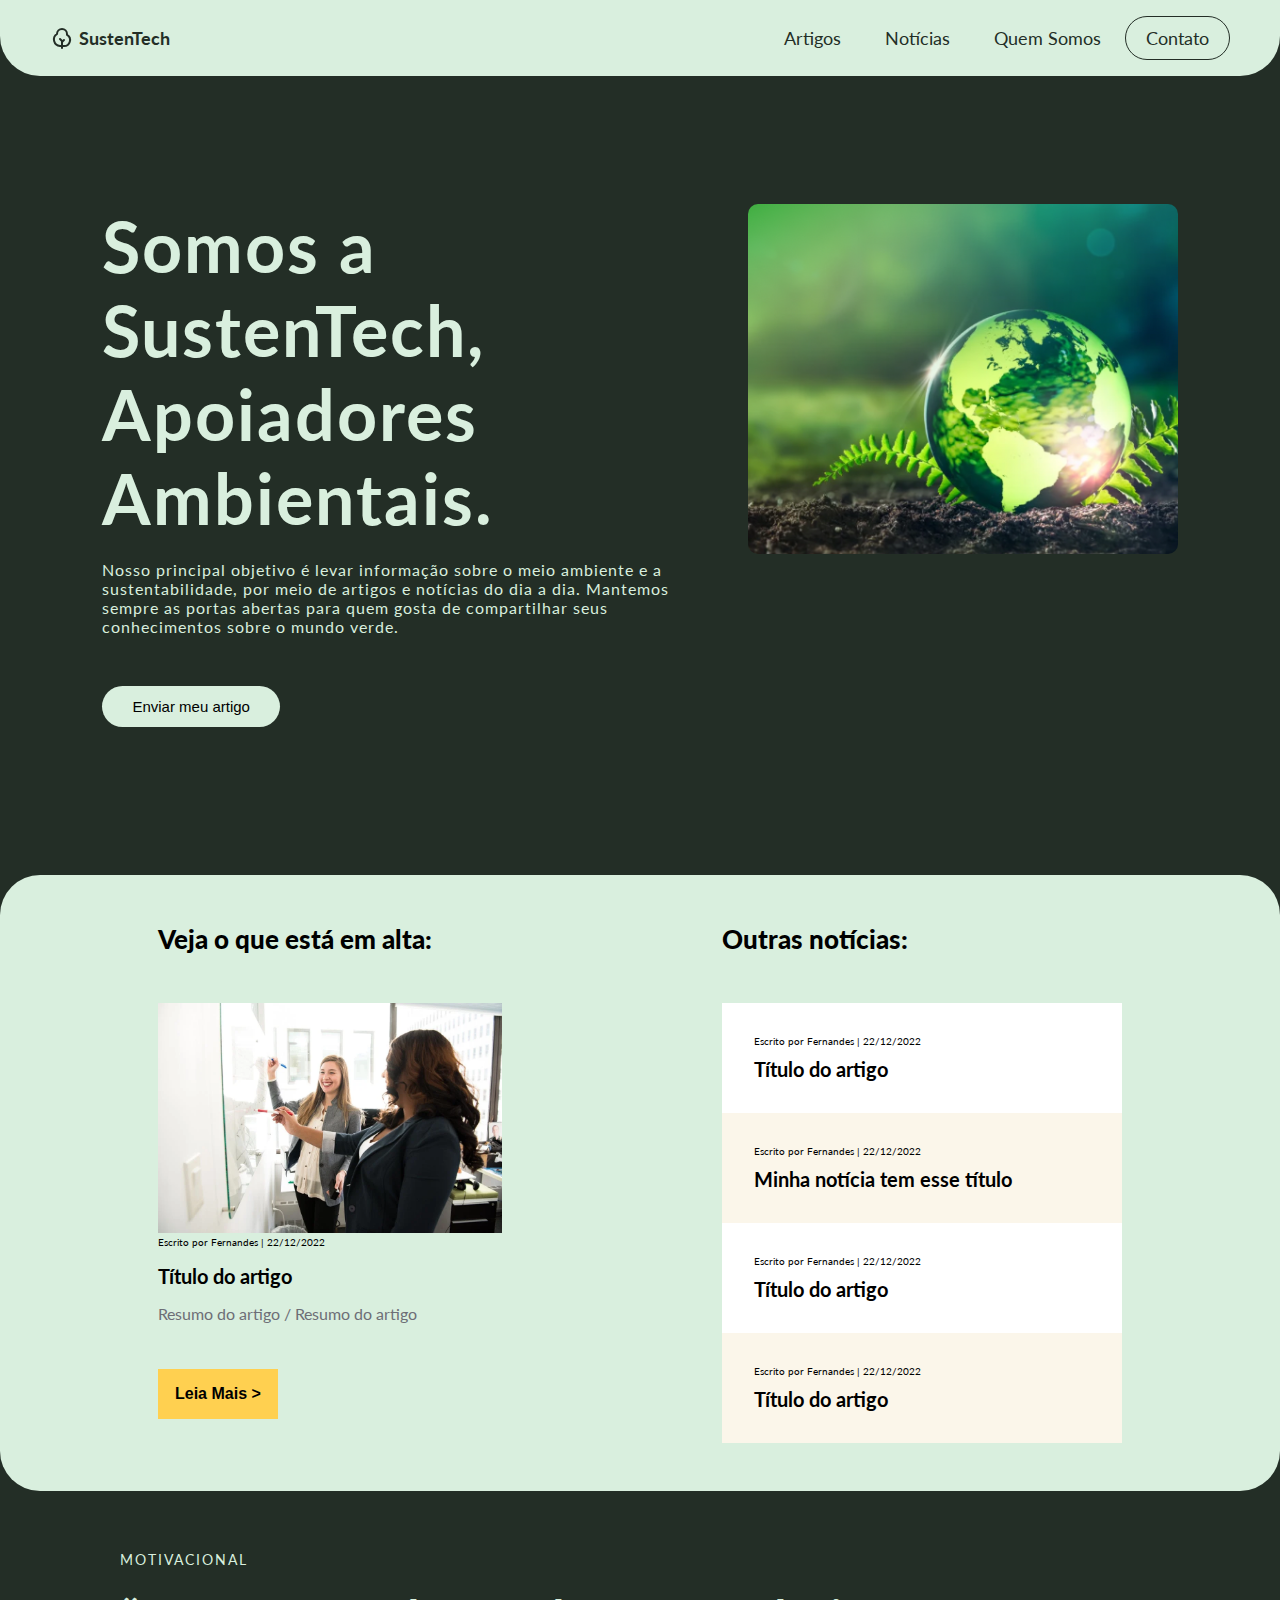
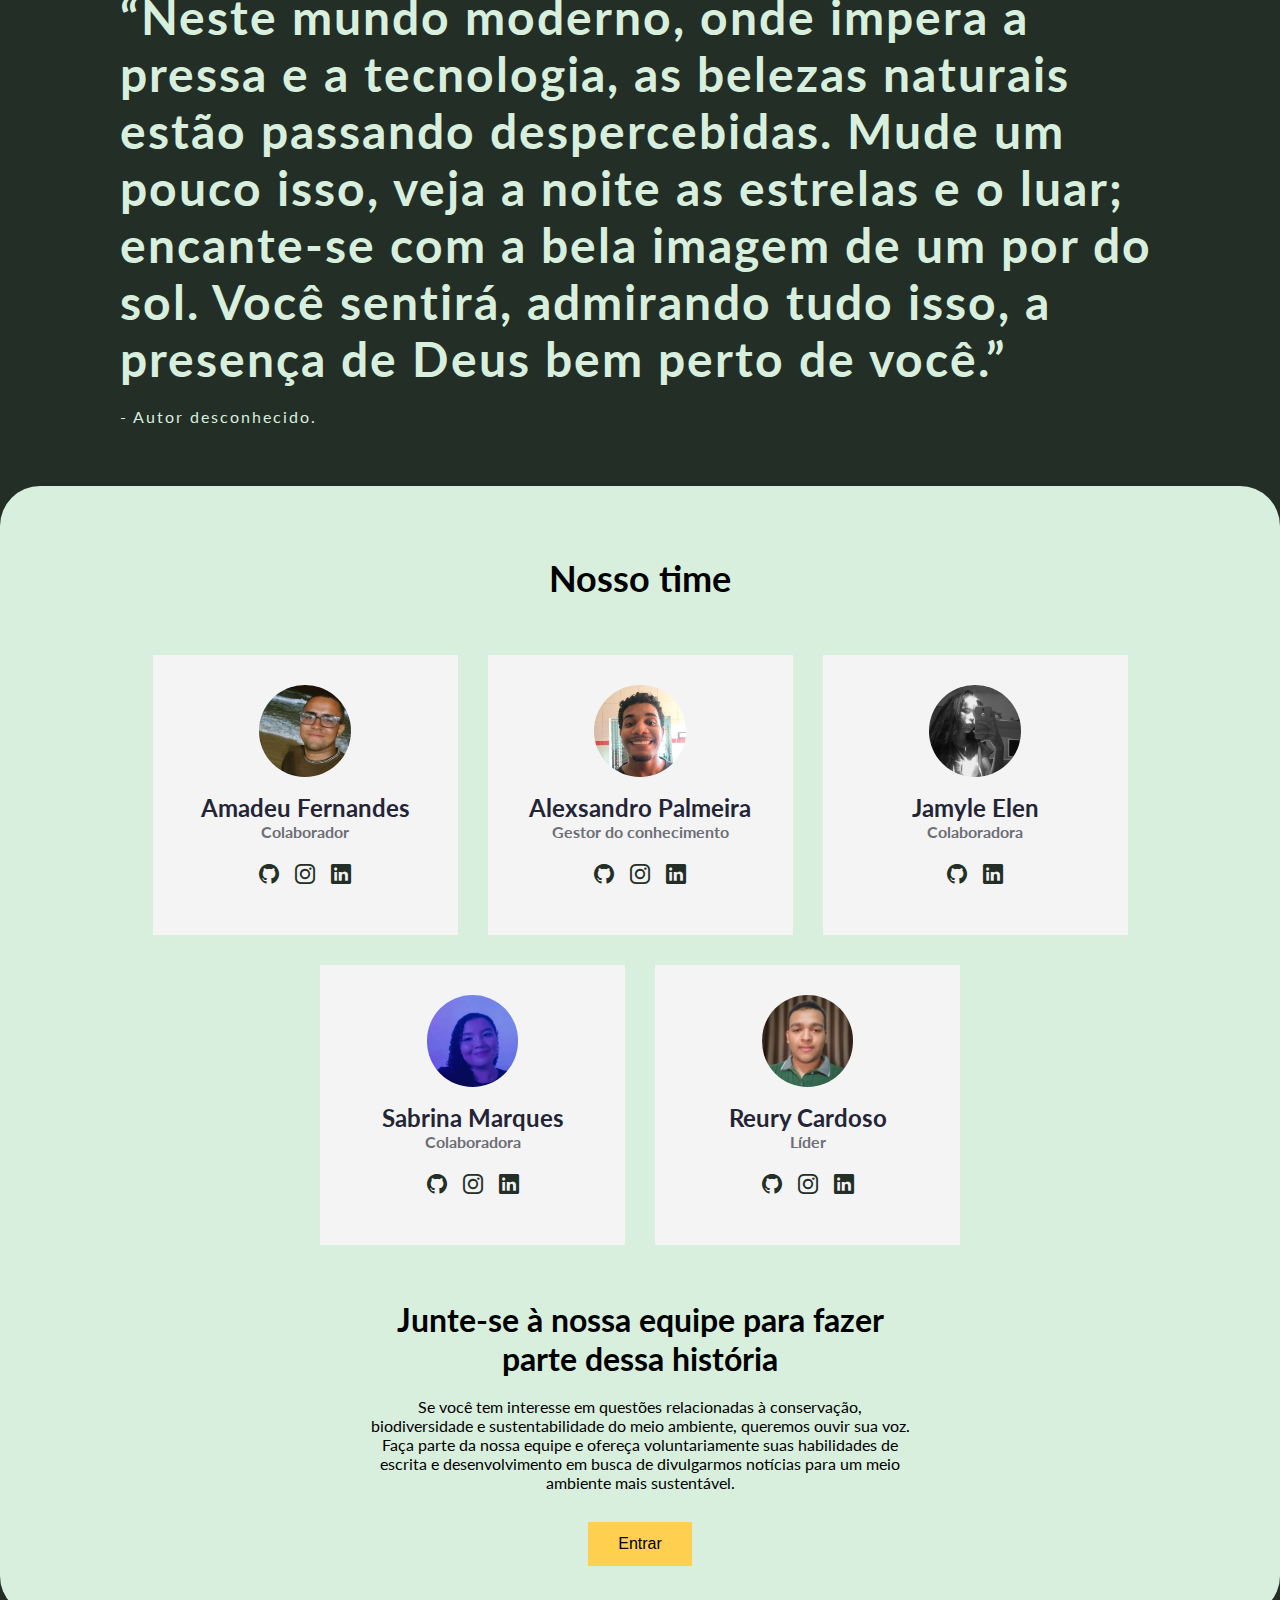
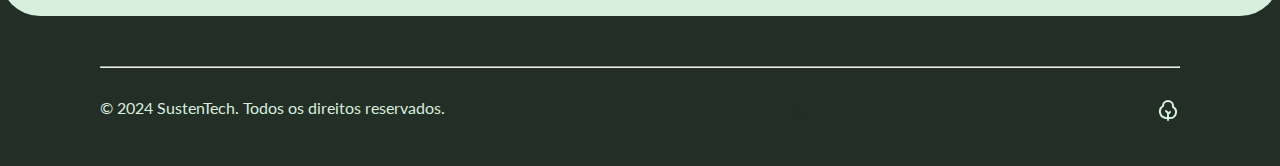
==== index.html @ 84782ed7 "Estilizando links entre as páginas" ====
<!DOCTYPE html>
<html lang="pt-BR">
<head>
    <meta charset="UTF-8">
    <meta name="viewport" content="width=device-width, initial-scale=1.0">
    <title>SustenTech</title>
    <link rel="stylesheet" href="page/home/style.css">
    <link href="https://fonts.googleapis.com/css2?family=Lato:ital,wght@0,100;0,300;0,400;0,700;0,900;1,100;1,300;1,400;1,700;1,900&display=swap" rel="stylesheet">
    <link rel="stylesheet" href="https://cdn.jsdelivr.net/npm/bootstrap-icons@1.11.2/font/bootstrap-icons.min.css">
</head>
<body>
    <header id="menuNavbar">
        <nav>
            <div class="logo">
                <img src="icon.svg" alt="Icon logo">
                <h1 class="logo-title">SustenTech</h1>
            </div>
            <ul class="menu">
                <li><a  class="itensNav" href="page\articles\articles.html">Artigos</a></li>
                <li><a  class="itensNav" href="https://noticias.uol.com.br/ciencias-e-saude/meio-ambiente/" target="_blank">Notícias</a></li>
                <li><a  class="itensNav" href="page/about/whoWeAre.html">Quem Somos</a></li>
                <li id="contact"><a  class="itensNav" href="https://linktr.ee/sustentechnews" target="_blank">Contato</a></li>
            </ul>
        </nav>
    </header>

    <main id="firstPage">
        <section id="presentation">
            <div id="about">
                <h1 class="nameSite">Somos a SustenTech, Apoiadores Ambientais.</h1>
                <h3 class="textPresentation">Nosso principal objetivo é levar informação sobre o meio ambiente e a sustentabilidade, por meio de artigos e notícias do dia a dia. Mantemos sempre as portas abertas para quem gosta de compartilhar seus conhecimentos sobre o mundo verde.</h3>
                <a href="" target="_blank" id="buttao"><button id="enterContact">Enviar meu artigo</button></a>
            </div>
            <div>
                <img src="page/home/assets/imagemmeioambiente.png" id="imgPresentation">
            </div>
        </section>

        <section id="news">
            <div id="trending">
                <h2 id="textNews"><b>Veja o que está em alta:</b></h2>
                <article class="article">
                    <img src="page/home/assets/image.png" alt="">
                    <div class="content">
                        <span class="authorName">Escrito por Fernandes | 22/12/2022</span>
                        <h1 class="articleTitle">Título do artigo</h1>
                        <p class="articleParagraph">Resumo do artigo / Resumo do artigo</p>
                        <button id="buttonPress">Leia Mais ></button>
                    </div>
                </article>
            </div>

            <div id="otherNews">
                <h2 id="textNews"><b>Outras notícias:</b></h2>
                <div class="cardNews">
                    <span class="authorName">Escrito por Fernandes | 22/12/2022</span>
                    <h1 class="articleTitle">Título do artigo</h1>
                </div>
                <div class="cardNewsColor">
                    <span class="authorName">Escrito por Fernandes | 22/12/2022</span>
                    <h1 class="articleTitle">Minha notícia tem esse título</h1>
                </div>
                <div class="cardNews">
                    <span class="authorName">Escrito por Fernandes | 22/12/2022</span>
                    <h1 class="articleTitle">Título do artigo</h1>
                </div>
                <div class="cardNewsColor">
                    <span class="authorName">Escrito por Fernandes | 22/12/2022</span>
                    <h1 class="articleTitle">Título do artigo</h1>
                </div>
            </div>
        </section>

        <section id="motivational">
            <div id="textMotivational">
                <span class="authorPhrase">MOTIVACIONAL</span>
                <h1 id="textAuthor">“Neste mundo moderno, onde impera a pressa e a tecnologia, as belezas naturais estão passando despercebidas. Mude um pouco isso, veja a noite as estrelas e o luar; encante-se com a bela imagem de um por do sol. Você sentirá, admirando tudo isso, a presença de Deus bem perto de você.” </h1>
                <p>- Autor desconhecido.</p>
            </div>
        </section>

        <section id="enterTeam">
                <h1 class="title">Nosso time</h1>
            <div class="ourTeam">
                <div class="personalCard">
                    <div class="personalPhoto">
                        <img class="image" src="/page/home/assets/perfilAmadeu.jpeg">
                    </div>
                    <div class="personalName">
                        <p><b>Amadeu Fernandes</b></p>
                        <h6>Colaborador</h6>
                    </div>
                    <div class="socialMedia">
                        <a href="https://github.com/Amadeudev" target="_blank"><i class="bi bi-github"></i></a>
                        <a href="https://www.instagram.com/fernandes.a_designer?igshid=OGQ5ZDc2ODk2ZA==" target="_blank"><i class="bi bi-instagram"></i></a>
                        <a href="https://www.linkedin.com/in/amadeu-f-684340231?utm_source=share&utm_campaign=shre_via&utm_content=profile&utm_medium=android_app" target="_blank"><i class="bi bi-linkedin"></i></a>
                    </div><!--Redes-sociais-->
                </div>

                <div class="personalCard">
                    <div class="personalPhoto">
                        <img class="image" src="/page/home/assets/perfilAlex.jpeg">
                    </div>
                    <div class="personalName">
                        <p><b>Alexsandro Palmeira</b></p>
                        <h6>Gestor do conhecimento</h6>
                    </div>
                    <div class="socialMedia">
                        <a href="https://github.com/Alexpsf" target="_blank"><i class="bi bi-github"></i></a>
                        <a href="https://www.instagram.com/aleczisses?igsh=MTk2cjNvcGJzYXQ5YQ==" target="_blank"><i class="bi bi-instagram"></i></a>
                        <a href="https://www.linkedin.com/in/alexsandro-filho-189089264?utm_source=share&utm_campaign=share_via&utm_content=profile&utm_medium=android_app
                        " target="_blank"><i class="bi bi-linkedin"></i></a>
                    </div><!--Redes-sociais-->
                </div>

                <div class="personalCard">
                    <div class="personalPhoto">
                        <img class="image" src="/page/home/assets/perfilJamyle.jpeg">
                    </div>
                    <div class="personalName">
                        <p><b>Jamyle Elen</b></p>
                        <h6>Colaboradora</h6>
                    </div>
                    <div class="socialMedia">
                        <a href="https://github.com/Jamyle-Elen" target="_blank"><i class="bi bi-github"></i></a>
                        <a href="https://www.linkedin.com/in/jamyle-elen/" target="_blank"><i class="bi bi-linkedin"></i></a>
                    </div><!--Redes-sociais-->
                </div>

                <div class="personalCard">
                    <div class="personalPhotos">
                        <img class="image" src="/page/home/assets/perfilSabrina.jpeg">
                    </div>
                    <div class="personalName">
                        <p><b>Sabrina Marques</b></p>
                        <h6>Colaboradora</h6>
                    </div>
                    <div class="socialMedia">
                        <a href="https://github.com/Sabrina-Marks" target="_blank"><i class="bi bi-github"></i></a>
                        <a href="https://www.instagram.com/_brina_mark?igsh=MTNlYTB1c2c2YW1scQ==" target="_blank"><i class="bi bi-instagram"></i></a>
                        <a href="https://www.linkedin.com/in/sabrina-marques-268b292b5?utm_source=share&utm_campaign=share_via&utm_content=profile&utm_medium=android_app" target="_blank"><i class="bi bi-linkedin"></i></a>
                    </div><!--Redes-sociais-->
                </div>

                <div class="personalCard">
                    <div class="personalPhoto">
                        <img class="image" src="/page/home/assets/perfilReury.jpeg">
                    </div>
                    <div class="personalName">
                        <p><b>Reury Cardoso</b></p>
                        <h6>Líder</h6>
                    </div>
                    <div class="socialMedia">
                        <a href="https://github.com/reury-cardoso" target="_blank"><i class="bi bi-github"></i></a>
                        <a href="https://www.instagram.com/reury.cardoso/" target="_blank"><i class="bi bi-instagram"></i></a>
                        <a href="https://www.linkedin.com/in/reurylima" target="_blank"><i class="bi bi-linkedin"></i></a>
                    </div><!--Redes-sociais-->
                </div>
            </div>

            <div id="informationTeam">
                <h1 class="finally">Junte-se à nossa equipe para fazer parte dessa história</h1><br>
                <div class="finally">
                    <p class="finally">Se você tem interesse em questões relacionadas à conservação, biodiversidade e sustentabilidade do meio ambiente, queremos ouvir sua voz. Faça parte da nossa equipe e ofereça voluntariamente suas habilidades de escrita e desenvolvimento em busca de divulgarmos notícias para um meio ambiente mais sustentável.</p>
                </div>
            </div>
            <div class="buttonContainer">
                <button>Entrar</button>
            </div>
        </section>

        <section>

        </section>
    </main>

    <footer>
        <div class="footer-info">
            <hr></hr>
            <div class="footer-text">
                <p class="copyright">© 2024 SustenTech. Todos os direitos reservados.</p>
                <img src="icon.svg" alt="Icon logo">
                <svg xmlns="http://www.w3.org/2000/svg" width="24" height="24" viewBox="0 0 24 24" fill="none" stroke="#D9EFDE" stroke-width="2" stroke-linecap="round" stroke-linejoin="round" class="lucide lucide-shrub"><path d="M12 22v-7l-2-2"/><path d="M17 8v.8A6 6 0 0 1 13.8 20v0H10v0A6.5 6.5 0 0 1 7 8h0a5 5 0 0 1 10 0Z"/><path d="m14 14-2 2"/></svg>
            </div>
        </div>
    </footer>
</body>
</html>
---- page/home/style.css ----
*{
  padding: 0%;
  margin: 0%;
  box-sizing: border-box;
}
/*NAVBAR*/
body{
  font-family: "Lato", sans-serif;
}

nav{
  background-color: #D9EFDE;
  display: flex;
  align-items: center;
  justify-content: space-between;
  padding-left: 50px;
  padding-right: 50px;
  border-bottom-left-radius: 40px;
  border-bottom-right-radius: 40px;
}

#menuNavbar {
    background-color: #232E26;
}

.menu {
  padding: 16px 0;
}

.itensNav {
  font-size: large;
  color: #232E26;
  text-decoration: none;
}

.itensNav:hover {
  color: #FFD050;
  transition: .3s;
}

nav .menu li{
  list-style: none;
  display: inline-block;
  padding: 10px 20px;
  font-size: 16px;
  font-weight: 400;
}

.logo {
  display: flex;
  align-items: center;
  gap: 5px;
}

.logo-title{
  color: #232E26;
  font-size: 18px;}

#contact {
  border: 1px solid #232E26;
  border-radius: 50px;
}
/*FIM DO NAVBAR*/


/*PRIMEIRAPÁGINA*/
#firstPage{
  background-color: #232E26; /* REVISAR ISSO AQUI */
  /* height: 90vh;
  width: 100%; */
  display: flex;
  flex-direction: column;
}

#about {
    display: flex;
    flex-direction: column;
    gap: 20px;
}

#presentation {
  display: flex;
  margin-top: 10%;
  margin-bottom: 10%;
  padding-inline-start: 8%;
  padding-inline-end: 8%;
  color: black;
  font-size: 35px;
  letter-spacing: 2px;
}

#imgPresentation {
  flex-direction:row;
  width: 430px;
  height: 350px;
  object-fit: cover;
  object-position: center;
  border-radius: 10px;
  
}

.nameSite{
  color: #D9EFDE;
}

.textPresentation {
  color: #D9EFDE;
  margin-right: 12%;
  font-size: 16px;
  letter-spacing: 1px;
  font-weight: 400;
}

/*Botão*/
#buttao{
    width: fit-content;
    height: fit-content;
}

#enterContact {
  background-color: #D9EFDE;
  color: black;
  padding: 12px 30px;                               /*RESOLVER*/
  font-size: 15px;
  border-radius: 30px;
  border: none;
}

#enterContact:hover{
  box-shadow: 0px 0px 4px #D9EFDE;
  transition: .3s;
  transform: scale(1.1);
}



/*SEGUNDA PÁGINA*/
#news {
  background-color:#D9EFDE;
  display: flex;
  justify-content: space-around;
  padding: 3rem;
  box-sizing: border-box;
  border-radius: 40px;
}

.article {
  display: inline;
  align-items: center;
  > img {
      height: 230px;
  }
}

.content {
  /*display: flex;*/
  display: flex;
  flex-direction: column;
  gap: 1rem;
}

.authorName{
      font-size: 10px;
}

.articleTitle {
      font-weight: 700;
      font-size: 20px;
}

.articleParagraph {
    font-weight: 400;
    color: #6D6E76;
}

#buttonPress {
    width: 120px;
    border: none;
    padding: 16px;
    background-color: #FFD050;
    font-weight: 700;
    cursor: pointer;
}

#buttonPress:hover {
    background-color: #ffd050d0;
}

#textNews {
    font-size: 26px;
    margin-block-end: 3rem;
}

.cardNews {
    display: flex;
    flex-direction: column;
    gap: 10px;
    background-color: #FFFFFF;
    width: 400px;
    padding: 8%;
}

.cardNewsColor {
    display: flex;
    flex-direction: column;
    gap: 10px;
    background-color: #FBF6EA;
    width: 400px;
    padding: 8%;
}


/*TERCEIRA PÁGINA*/
#motivational {
    color: #D9EFDE;
    background-color: #232E26;
    padding: 60px 120px;
}

#textMotivational{
    letter-spacing: 2px;
    display: flex;
    flex-direction: column;
    gap: 20px;
}

#textAuthor {
  font-size: 48px;
}

.authorPhrase {
    font-size: 14px;
}


/*Faça parte da nossa equipe - última parte*/
#enterTeam {
  background-color: #D9EFDE;
  border-radius: 40px;
  flex:6;
  width: 100%;
  padding: 30px 0px;
}

.title{
    font-size: 36px;
    margin: 40px;
    display: flex;
    justify-content: center;
}

.ourTeam{
    display: flex;
    justify-content: center;
    align-items: center;
    min-height: 400px;
    flex-wrap: wrap;
}

.personalCard{
    background: #F4F4F4;
    height: 280px;
    width: 305px;
    margin: 15px;
    position: relative;
    overflow: hidden;
    text-align:  center;
    display: flex;
    flex-direction: column;
    gap: 13px;
}

.image {
    margin-top: 30px;
    width: 30%;
    border-radius: 50%;
}

.personalName{
    color: #232536;
    font-size: 24px;
}

h6 {
    color: #6D6E76;
}

.socialMedia{
    display: flex;
    justify-content: center;
}

.socialMedia a{
    padding: 8px;
    font-size: 20px;
    color: #232E26;
    text-decoration: none;
}

.socialMedia a:hover{
    transform: scale(1.2);
    transition: .3s;
}


/*INFORMAÇÕES*/
#informationTeam{
  margin: 40px 370px 0 370px;
  display: flex;
  flex-direction: column;
  justify-content: center;
  text-align: center;
}

.finally{
  display: flex;
  justify-content: center;
}

button{
  background-color: #FFD050; 
  border: none;
  color: black; 
  padding: 13px 30px; 
  text-align: center; 
  font-size: 16px;
  cursor: pointer;
  margin-top: 30px; 
  margin-block-end: 20px;
}

.buttonContainer{
  display: flex;
  justify-content: center;
  align-items: center;
}

button:hover {
    background-color: #ffd050d0;
}


/*FOOTER*/
/* Rodapé principal da pagina*/
footer {
    height: 150px;
    background-color: #232E26;
    padding: 50px 100px;
}

.footer-info {
    display: flex;
    flex-direction: column;
    gap: 30px;
    color: #D9EFDE;

    > hr {
        color: #F2F4F8;
    }
}

.footer-text {
    display: flex;
    justify-content: space-between;
    gap: 30px;
}
/* Rodapé principal da pagina* - FIM/
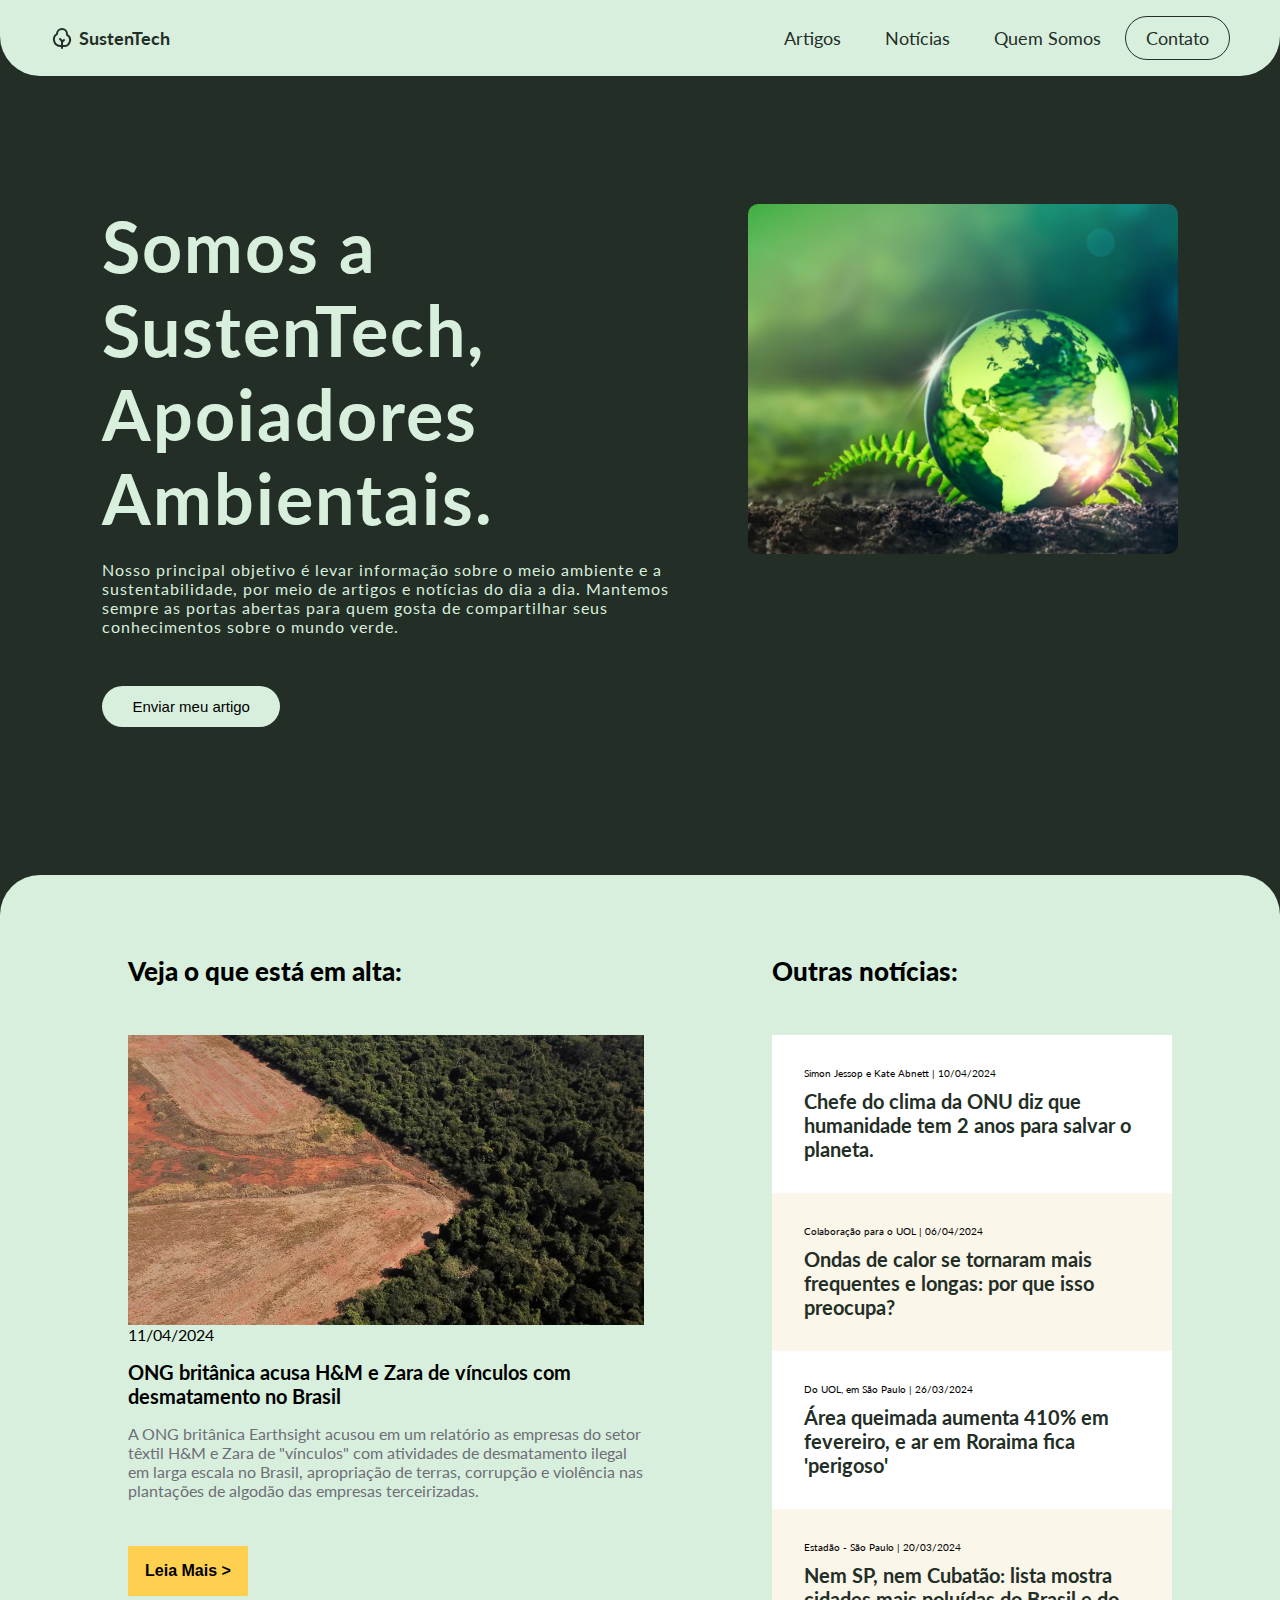
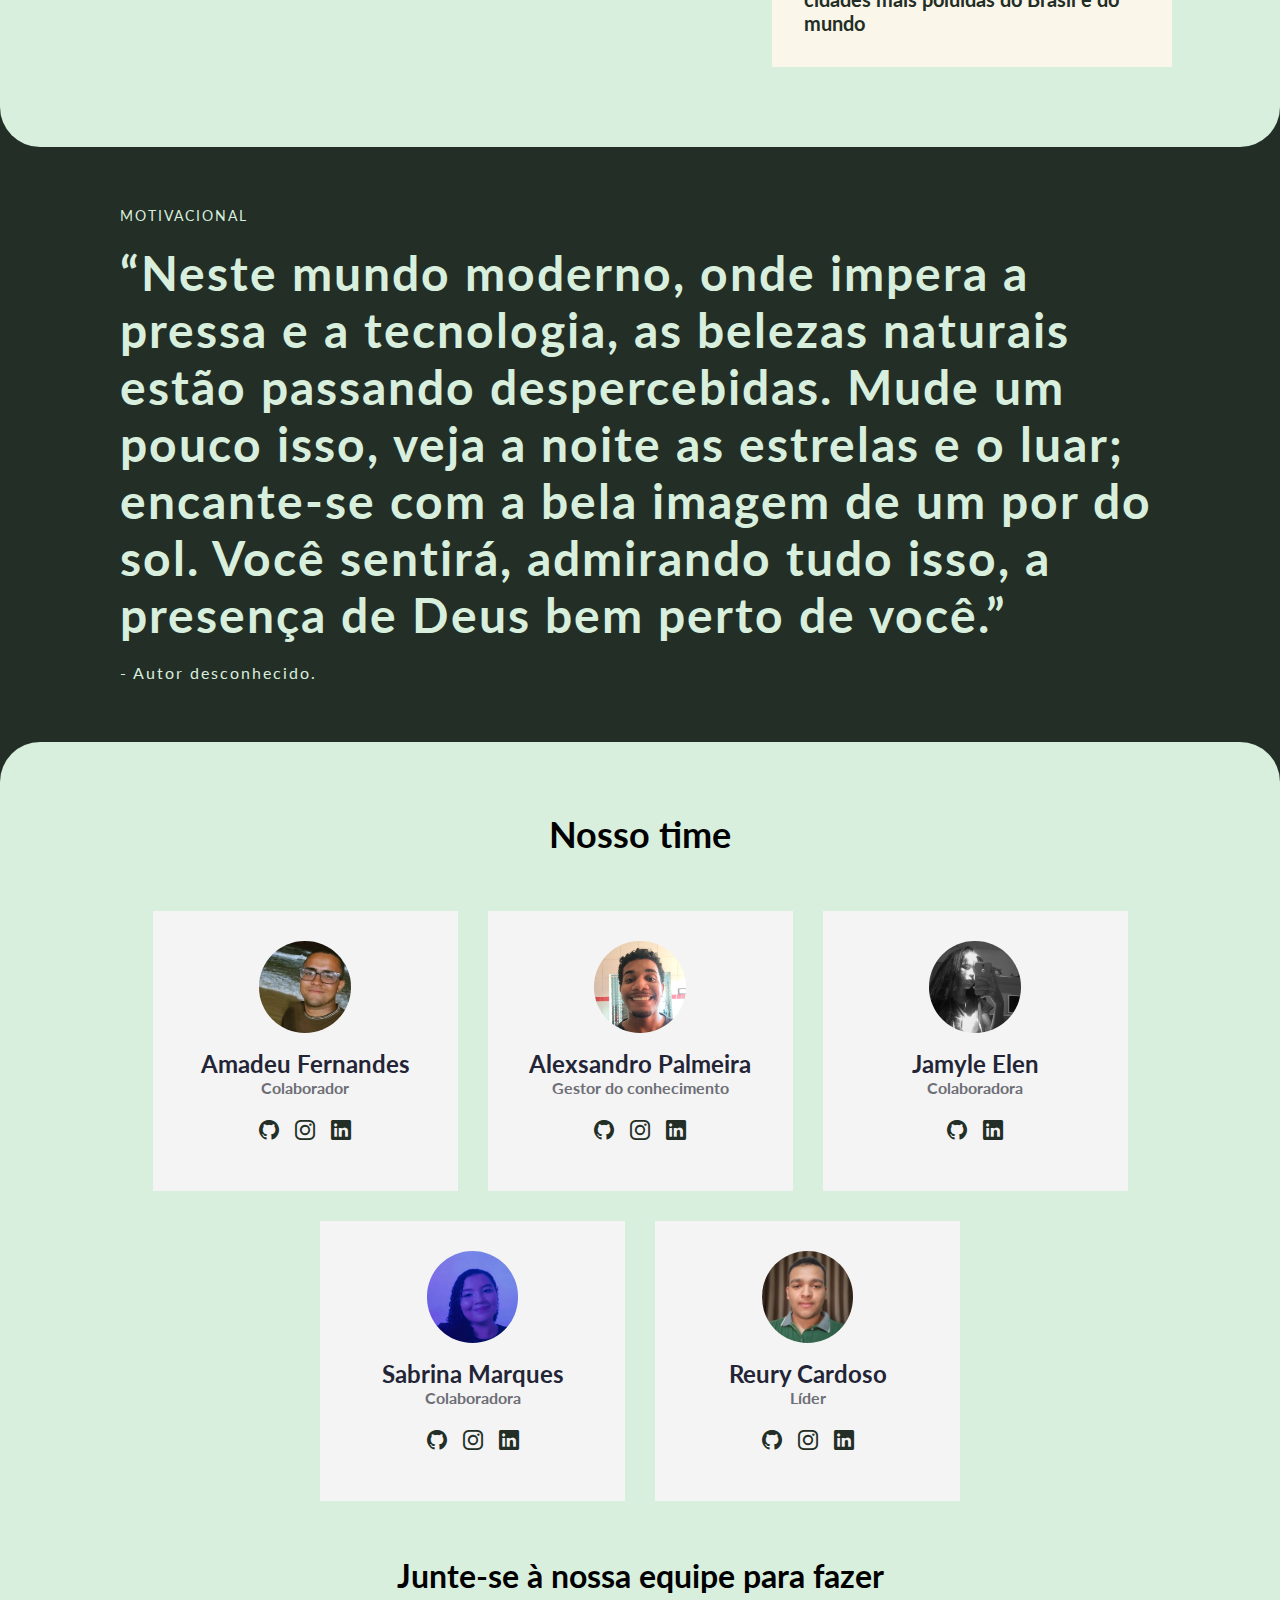
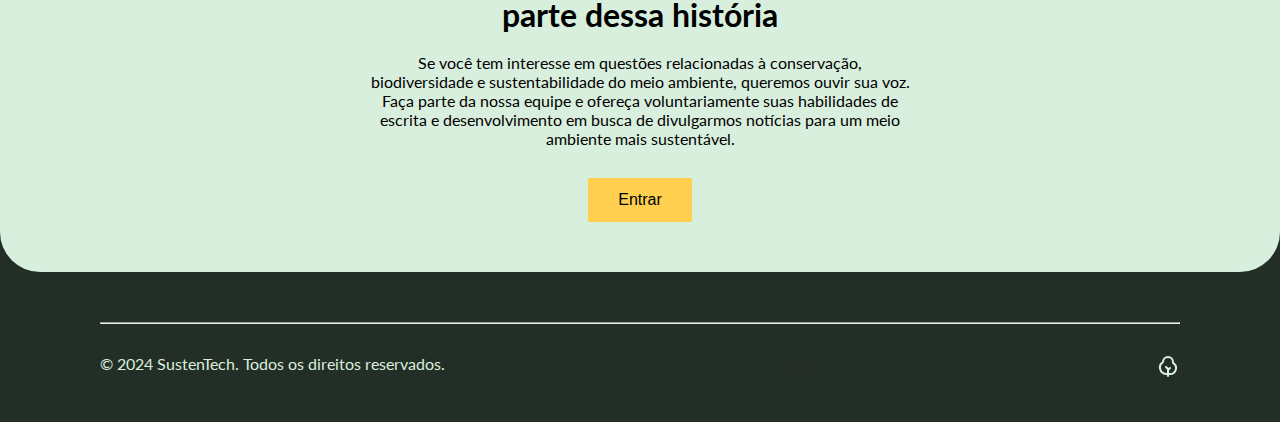
==== commit 93e37de5: "Inserindo notícias do mundo sustentável" ====
--- a/index.html
+++ b/index.html
@@ -40,12 +40,12 @@
             <div id="trending">
                 <h2 id="textNews"><b>Veja o que está em alta:</b></h2>
                 <article class="article">
-                    <img src="page/home/assets/image.png" alt="">
+                    <img src="page/home/assets/Desmatamento.png" alt="Imagem sobre Desmatamento">
                     <div class="content">
-                        <span class="authorName">Escrito por Fernandes | 22/12/2022</span>
-                        <h1 class="articleTitle">Título do artigo</h1>
-                        <p class="articleParagraph">Resumo do artigo / Resumo do artigo</p>
-                        <button id="buttonPress">Leia Mais ></button>
+                        <time datetime="2024-04-11T09:34:22-03:00" class="date" data-v-ac1ccb07="">11/04/2024</time>
+                        <h1 class="articleTitle">ONG britânica acusa H&M e Zara de vínculos com desmatamento no Brasil</h1>
+                        <p class="articleParagraph">A ONG britânica Earthsight acusou em um relatório as empresas do setor têxtil H&M e Zara de "vínculos" com atividades de desmatamento ilegal em larga escala no Brasil, apropriação de terras, corrupção e violência nas plantações de algodão das empresas terceirizadas.</p>
+                        <button id="buttonPress"><a class="buttonOtherPage" href="https://noticias.uol.com.br/ultimas-noticias/afp/2024/04/11/ong-britanica-acusa-hm-e-zara-de-vinculos-com-desmatamento-no-brasil.htm" target="_blank">Leia Mais ></a></button>
                     </div>
                 </article>
             </div>
@@ -53,20 +53,20 @@
             <div id="otherNews">
                 <h2 id="textNews"><b>Outras notícias:</b></h2>
                 <div class="cardNews">
-                    <span class="authorName">Escrito por Fernandes | 22/12/2022</span>
-                    <h1 class="articleTitle">Título do artigo</h1>
+                    <span class="authorName">Simon Jessop e Kate Abnett | 10/04/2024</span>
+                    <h1 class="articleTitle"><a class="newsTitle" href="https://noticias.uol.com.br/ultimas-noticias/reuters/2024/04/10/chefe-do-clima-da-onu-diz-que-humanidade-tem-2-anos-para-salvar-o-planeta.htm" target="_blank">Chefe do clima da ONU diz que humanidade tem 2 anos para salvar o planeta.</a></h1>
                 </div>
                 <div class="cardNewsColor">
-                    <span class="authorName">Escrito por Fernandes | 22/12/2022</span>
-                    <h1 class="articleTitle">Minha notícia tem esse título</h1>
+                    <span class="authorName">Colaboração para o UOL | 06/04/2024</span>
+                    <h1 class="articleTitle"><a class="newsTitle" href="https://noticias.uol.com.br/meio-ambiente/ultimas-noticias/redacao/2024/04/06/ondas-de-calor-mais-frequentes-e-longas-estudo.htm" target="_blank">Ondas de calor se tornaram mais frequentes e longas: por que isso preocupa?</a></h1>
                 </div>
                 <div class="cardNews">
-                    <span class="authorName">Escrito por Fernandes | 22/12/2022</span>
-                    <h1 class="articleTitle">Título do artigo</h1>
+                    <span class="authorName">Do UOL, em São Paulo | 26/03/2024</span>
+                    <h1 class="articleTitle"><a class="newsTitle" href="https://noticias.uol.com.br/meio-ambiente/ultimas-noticias/redacao/2024/03/26/area-queimada-aumenta-410-em-fevereiro-e-ar-em-roraima-fica-perigoso.htm" target="_blank">Área queimada aumenta 410% em fevereiro, e ar em Roraima fica 'perigoso'</a></h1>
                 </div>
                 <div class="cardNewsColor">
-                    <span class="authorName">Escrito por Fernandes | 22/12/2022</span>
-                    <h1 class="articleTitle">Título do artigo</h1>
+                    <span class="authorName">Estadão - São Paulo | 20/03/2024</span>
+                    <h1 class="articleTitle"><a class="newsTitle" href="https://noticias.uol.com.br/ultimas-noticias/agencia-estado/2024/03/20/quais-sao-as-cidades-com-o-ar-mais-poluido-do-brasil-e-do-mundo-veja-a-lista.htm" target="_blank">Nem SP, nem Cubatão: lista mostra cidades mais poluídas do Brasil e do mundo</a></h1>
                 </div>
             </div>
         </section>
--- a/page/home/style.css
+++ b/page/home/style.css
@@ -139,21 +139,30 @@
   background-color:#D9EFDE;
   display: flex;
   justify-content: space-around;
-  padding: 3rem;
+  padding: 5rem;
   box-sizing: border-box;
   border-radius: 40px;
 }
 
 .article {
-  display: inline;
-  align-items: center;
+  display: flex;
+  flex-direction: column;
+  align-items: flex-start;
+  margin-right: 8rem;
   > img {
-      height: 230px;
+      height: 290px;
   }
 }
 
+#trending {
+  margin-left: 3rem;
+}
+
+#otherNews {
+  margin-right: 3rem;
+}
+
 .content {
-  /*display: flex;*/
   display: flex;
   flex-direction: column;
   gap: 1rem;
@@ -186,6 +195,11 @@
     background-color: #ffd050d0;
 }
 
+.buttonOtherPage {
+  text-decoration: none;
+  color: black; 
+}
+
 #textNews {
     font-size: 26px;
     margin-block-end: 3rem;
@@ -207,6 +221,15 @@
     background-color: #FBF6EA;
     width: 400px;
     padding: 8%;
+}
+
+.newsTitle {
+  color: #232E26;
+  text-decoration: none;
+}
+
+.newsTitle:hover {
+  color: #FFD050;
 }
 
 
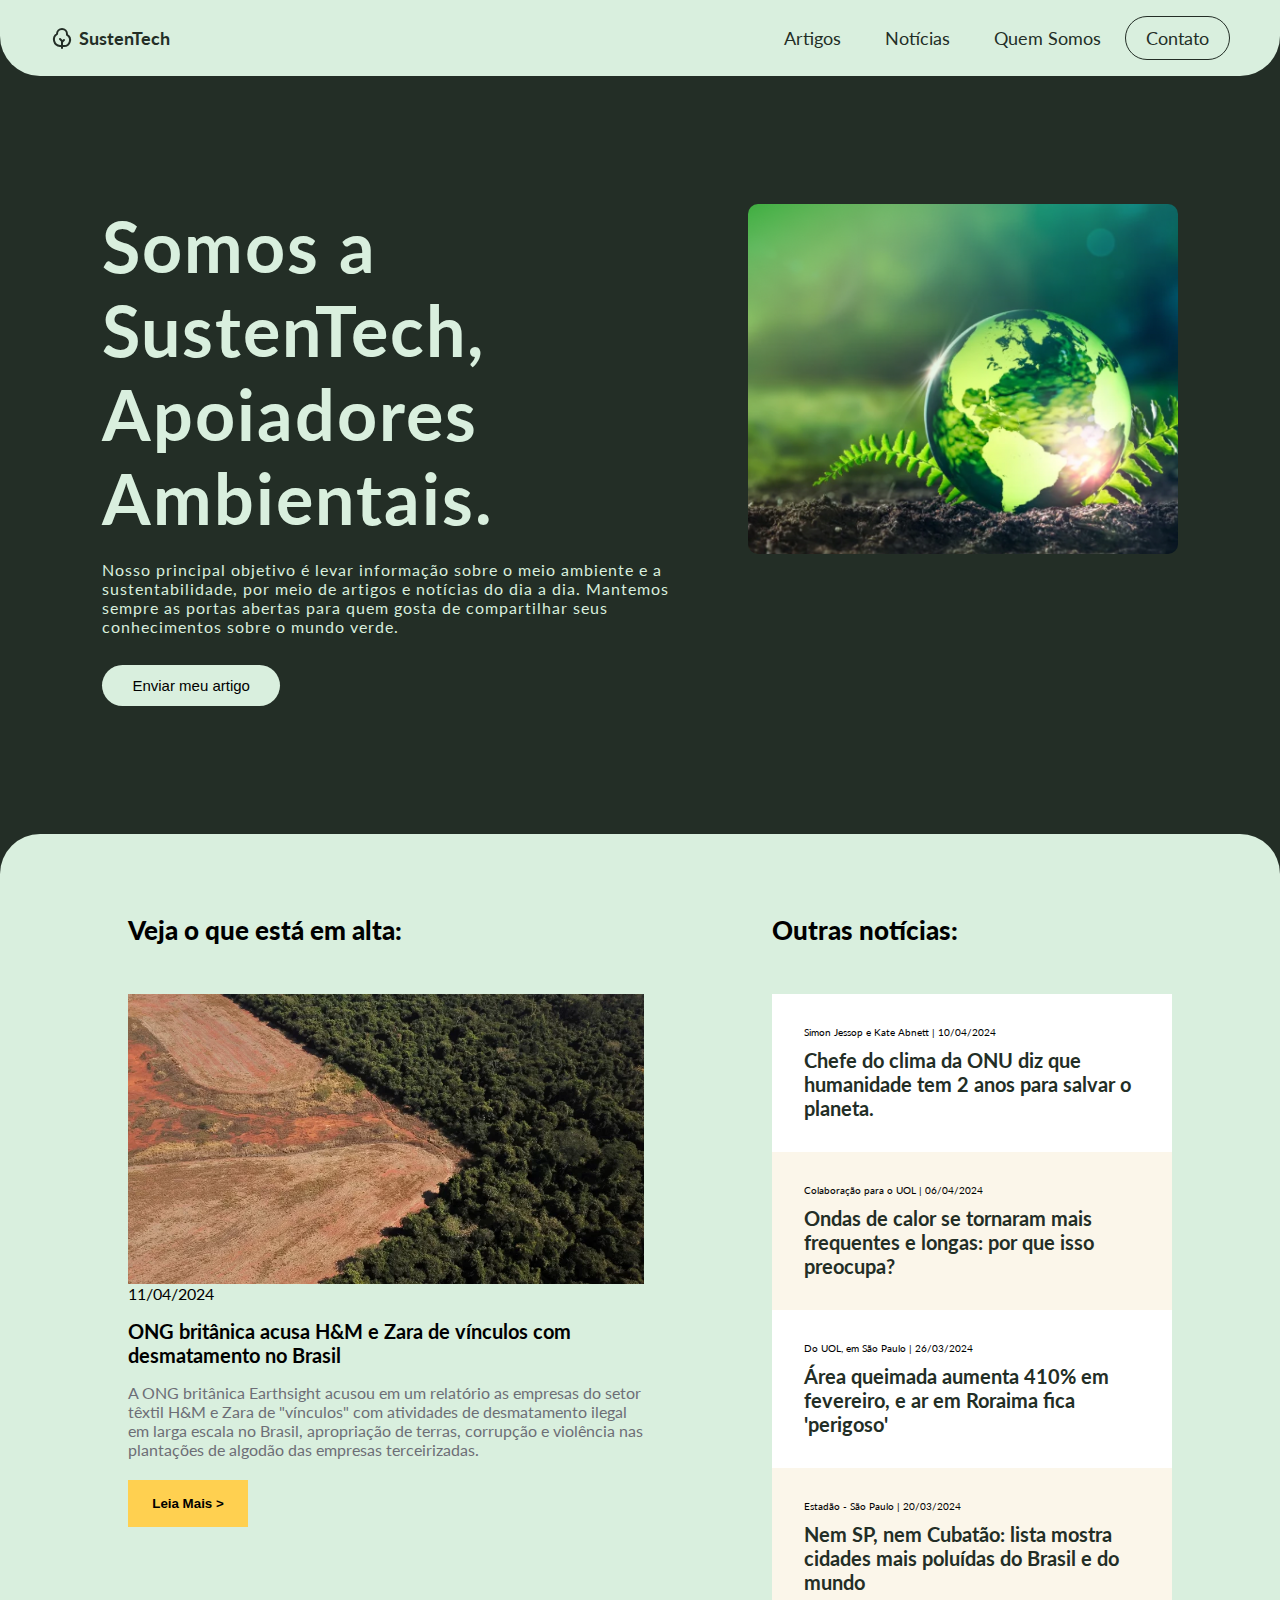
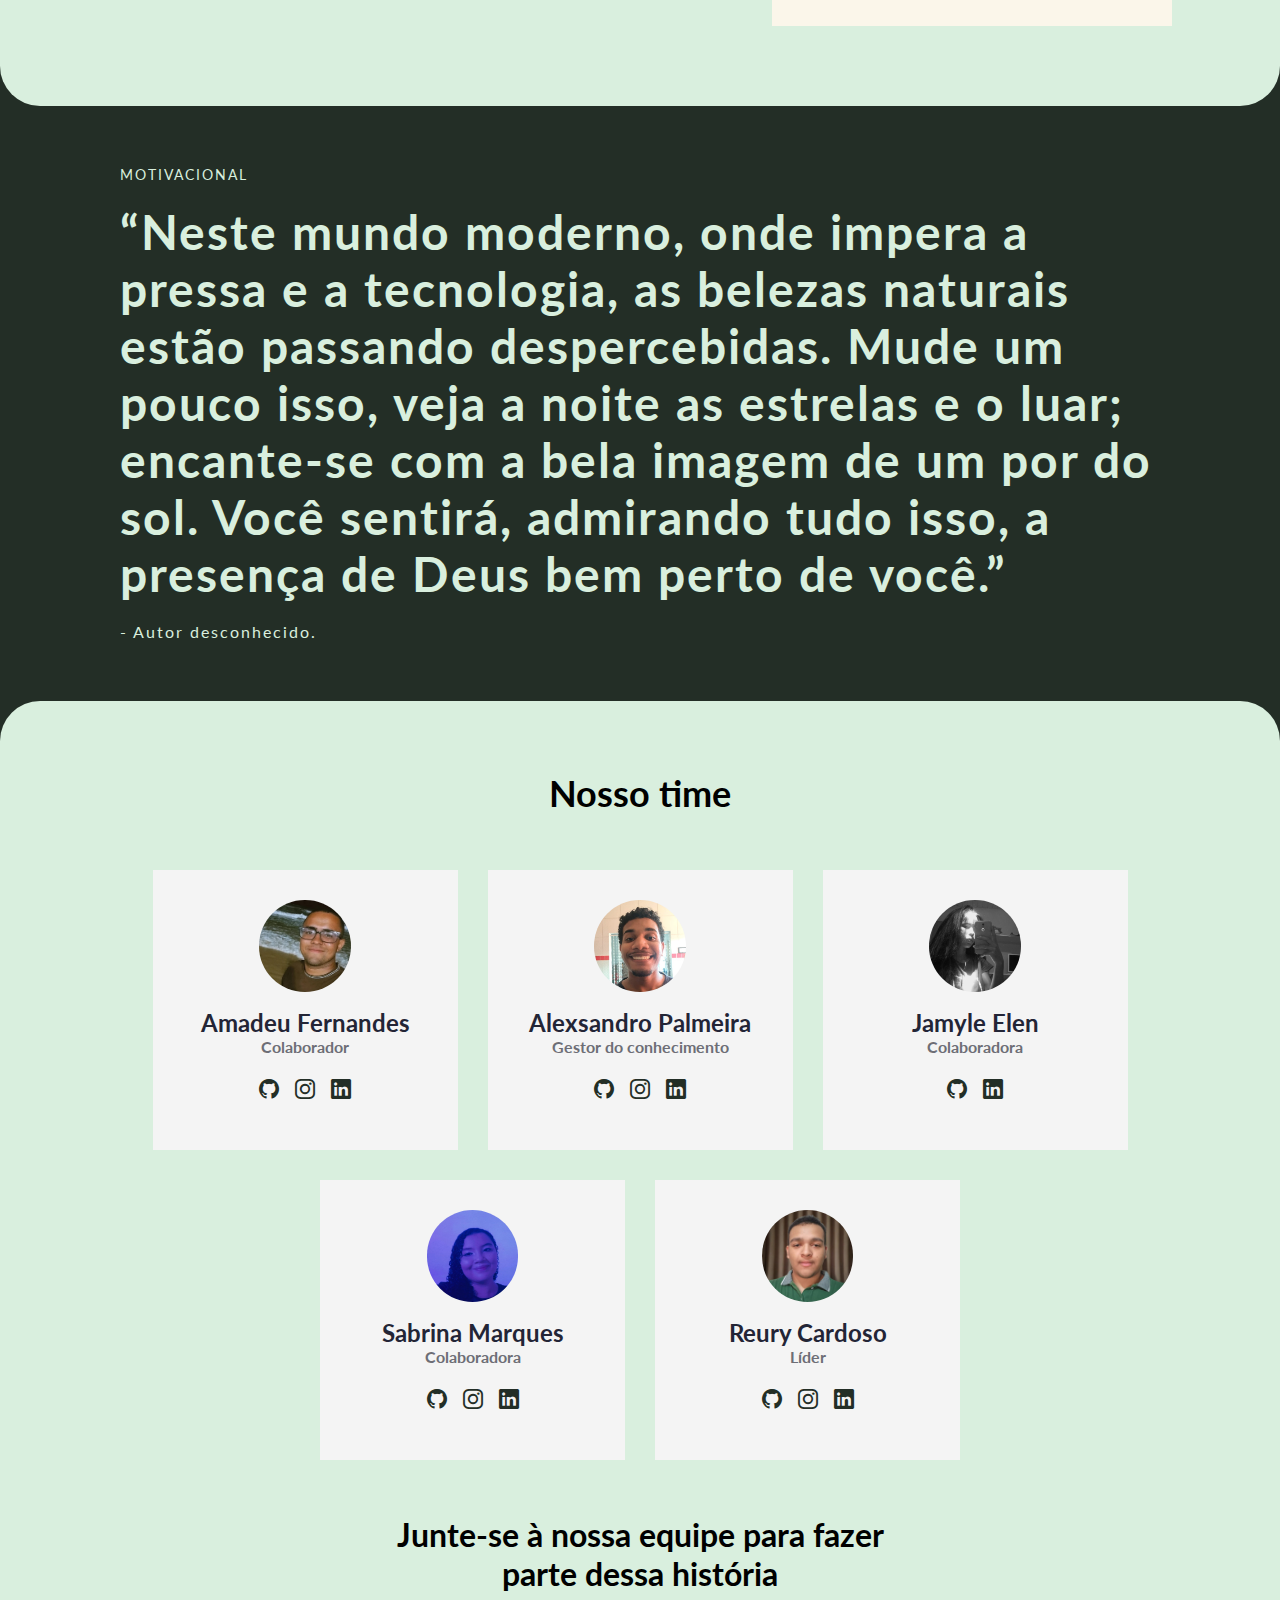
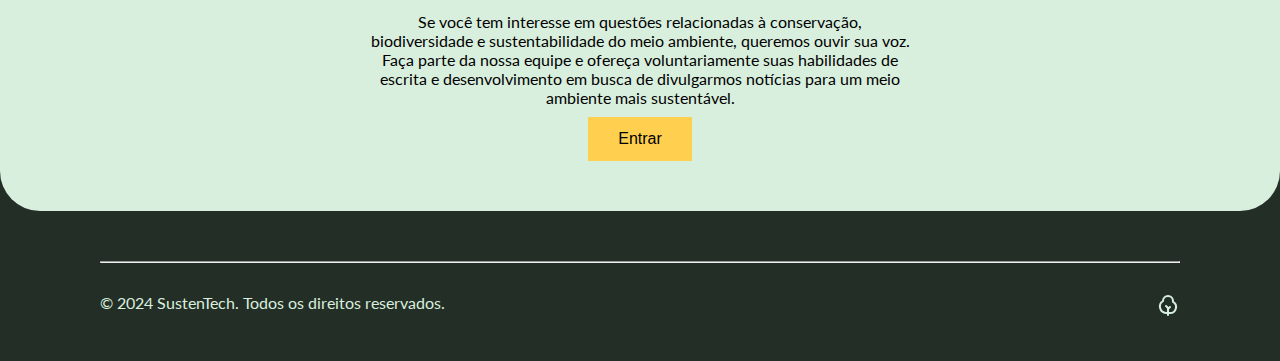
==== commit 4a370f37: "Aicionando responsividade ao home" ====
--- a/index.html
+++ b/index.html
@@ -5,6 +5,8 @@
     <meta name="viewport" content="width=device-width, initial-scale=1.0">
     <title>SustenTech</title>
     <link rel="stylesheet" href="page/home/style.css">
+    <link rel="stylesheet" href="page/home/responsividade.css">
+    <link rel="shortcut icon" href="page/home/assets/iconWhite.svg" type="image/x-icon">
     <link href="https://fonts.googleapis.com/css2?family=Lato:ital,wght@0,100;0,300;0,400;0,700;0,900;1,100;1,300;1,400;1,700;1,900&display=swap" rel="stylesheet">
     <link rel="stylesheet" href="https://cdn.jsdelivr.net/npm/bootstrap-icons@1.11.2/font/bootstrap-icons.min.css">
 </head>
@@ -29,7 +31,7 @@
             <div id="about">
                 <h1 class="nameSite">Somos a SustenTech, Apoiadores Ambientais.</h1>
                 <h3 class="textPresentation">Nosso principal objetivo é levar informação sobre o meio ambiente e a sustentabilidade, por meio de artigos e notícias do dia a dia. Mantemos sempre as portas abertas para quem gosta de compartilhar seus conhecimentos sobre o mundo verde.</h3>
-                <a href="" target="_blank" id="buttao"><button id="enterContact">Enviar meu artigo</button></a>
+                <a href="" target="_blank" id="buttonEnterContact"><button id="enterContact">Enviar meu artigo</button></a>
             </div>
             <div>
                 <img src="page/home/assets/imagemmeioambiente.png" id="imgPresentation">
@@ -84,7 +86,7 @@
             <div class="ourTeam">
                 <div class="personalCard">
                     <div class="personalPhoto">
-                        <img class="image" src="/page/home/assets/perfilAmadeu.jpeg">
+                        <img class="image" src="./page/home/assets/perfilAmadeu.jpeg">
                     </div>
                     <div class="personalName">
                         <p><b>Amadeu Fernandes</b></p>
@@ -99,7 +101,7 @@
 
                 <div class="personalCard">
                     <div class="personalPhoto">
-                        <img class="image" src="/page/home/assets/perfilAlex.jpeg">
+                        <img class="image" src="./page/home/assets/perfilAlex.jpeg">
                     </div>
                     <div class="personalName">
                         <p><b>Alexsandro Palmeira</b></p>
@@ -115,7 +117,7 @@
 
                 <div class="personalCard">
                     <div class="personalPhoto">
-                        <img class="image" src="/page/home/assets/perfilJamyle.jpeg">
+                        <img class="image" src="./page/home/assets/perfilJamyle.jpeg">
                     </div>
                     <div class="personalName">
                         <p><b>Jamyle Elen</b></p>
@@ -129,7 +131,7 @@
 
                 <div class="personalCard">
                     <div class="personalPhotos">
-                        <img class="image" src="/page/home/assets/perfilSabrina.jpeg">
+                        <img class="image" src="./page/home/assets/perfilSabrina.jpeg">
                     </div>
                     <div class="personalName">
                         <p><b>Sabrina Marques</b></p>
@@ -144,7 +146,7 @@
 
                 <div class="personalCard">
                     <div class="personalPhoto">
-                        <img class="image" src="/page/home/assets/perfilReury.jpeg">
+                        <img class="image" src="./page/home/assets/perfilReury.jpeg">
                     </div>
                     <div class="personalName">
                         <p><b>Reury Cardoso</b></p>
@@ -165,7 +167,7 @@
                 </div>
             </div>
             <div class="buttonContainer">
-                <button>Entrar</button>
+                <button id="buttonToContact">Entrar</button>
             </div>
         </section>
 
--- a/page/home/style.css
+++ b/page/home/style.css
@@ -54,7 +54,8 @@
 
 .logo-title{
   color: #232E26;
-  font-size: 18px;}
+  font-size: 18px;
+}
 
 #contact {
   border: 1px solid #232E26;
@@ -112,7 +113,7 @@
 }
 
 /*Botão*/
-#buttao{
+#buttonEnterContact{
     width: fit-content;
     height: fit-content;
 }
@@ -189,6 +190,8 @@
     background-color: #FFD050;
     font-weight: 700;
     cursor: pointer;
+    margin-top: 5px; 
+    margin-block-end: 3rem;
 }
 
 #buttonPress:hover {
@@ -340,7 +343,7 @@
   justify-content: center;
 }
 
-button{
+#buttonToContact{
   background-color: #FFD050; 
   border: none;
   color: black; 
@@ -348,7 +351,7 @@
   text-align: center; 
   font-size: 16px;
   cursor: pointer;
-  margin-top: 30px; 
+  margin-top: 10px; 
   margin-block-end: 20px;
 }
 
--- a/page/home/responsividade.css
+++ b/page/home/responsividade.css
@@ -0,0 +1,89 @@
+@media only screen and (max-width: 700px) {
+    body {
+        background-size: cover;
+        background-position: center;
+        width: 100%;
+    }
+
+    nav {
+        display: flex;
+        justify-content: space-between;
+        border-bottom-left-radius: 40px;
+        border-bottom-right-radius: 40px;
+    }
+
+    #imgPresentation {
+        display: none;
+    }
+    /*NAVBAR*/
+
+    #presentation {
+        text-align: center;
+        justify-content: center;
+        font-size: 19px;
+    }
+
+    #about {
+        justify-content: center;
+        align-items: center;
+    }
+
+    .textPresentation {
+        margin: 0;
+        text-align: center;
+        justify-content: center;
+    }
+
+    #news {
+        flex-direction: column;
+        padding: 2rem;
+        align-items: center;
+        justify-content: center;
+        text-align: center;
+    }
+
+    #trending {
+        margin: 0;
+    }
+
+    .article {
+        margin: 0;
+        justify-content: center;
+        align-items: center;
+        > img {
+            height: 200px;
+        }
+      }
+
+    #otherNews {
+        margin-right: 0;
+    }
+
+    .content {
+        display: flex;
+        justify-content: center;
+        align-items: center;
+        gap: 10px;
+    }
+
+    #motivational {
+        margin: 0 15px 0 15px;
+        text-align: center;
+        font-size: 10px;
+        padding: 60px 0;
+    }
+
+    #textAuthor {
+        font-size: 20px;
+    }
+
+    /*ENTRE NO TIME*/
+    #informationTeam {
+        padding: 2rem;
+        margin: 20px 20px 0 20px;
+    }
+
+    .footer-text{
+        font-size: 11px;
+    }
+}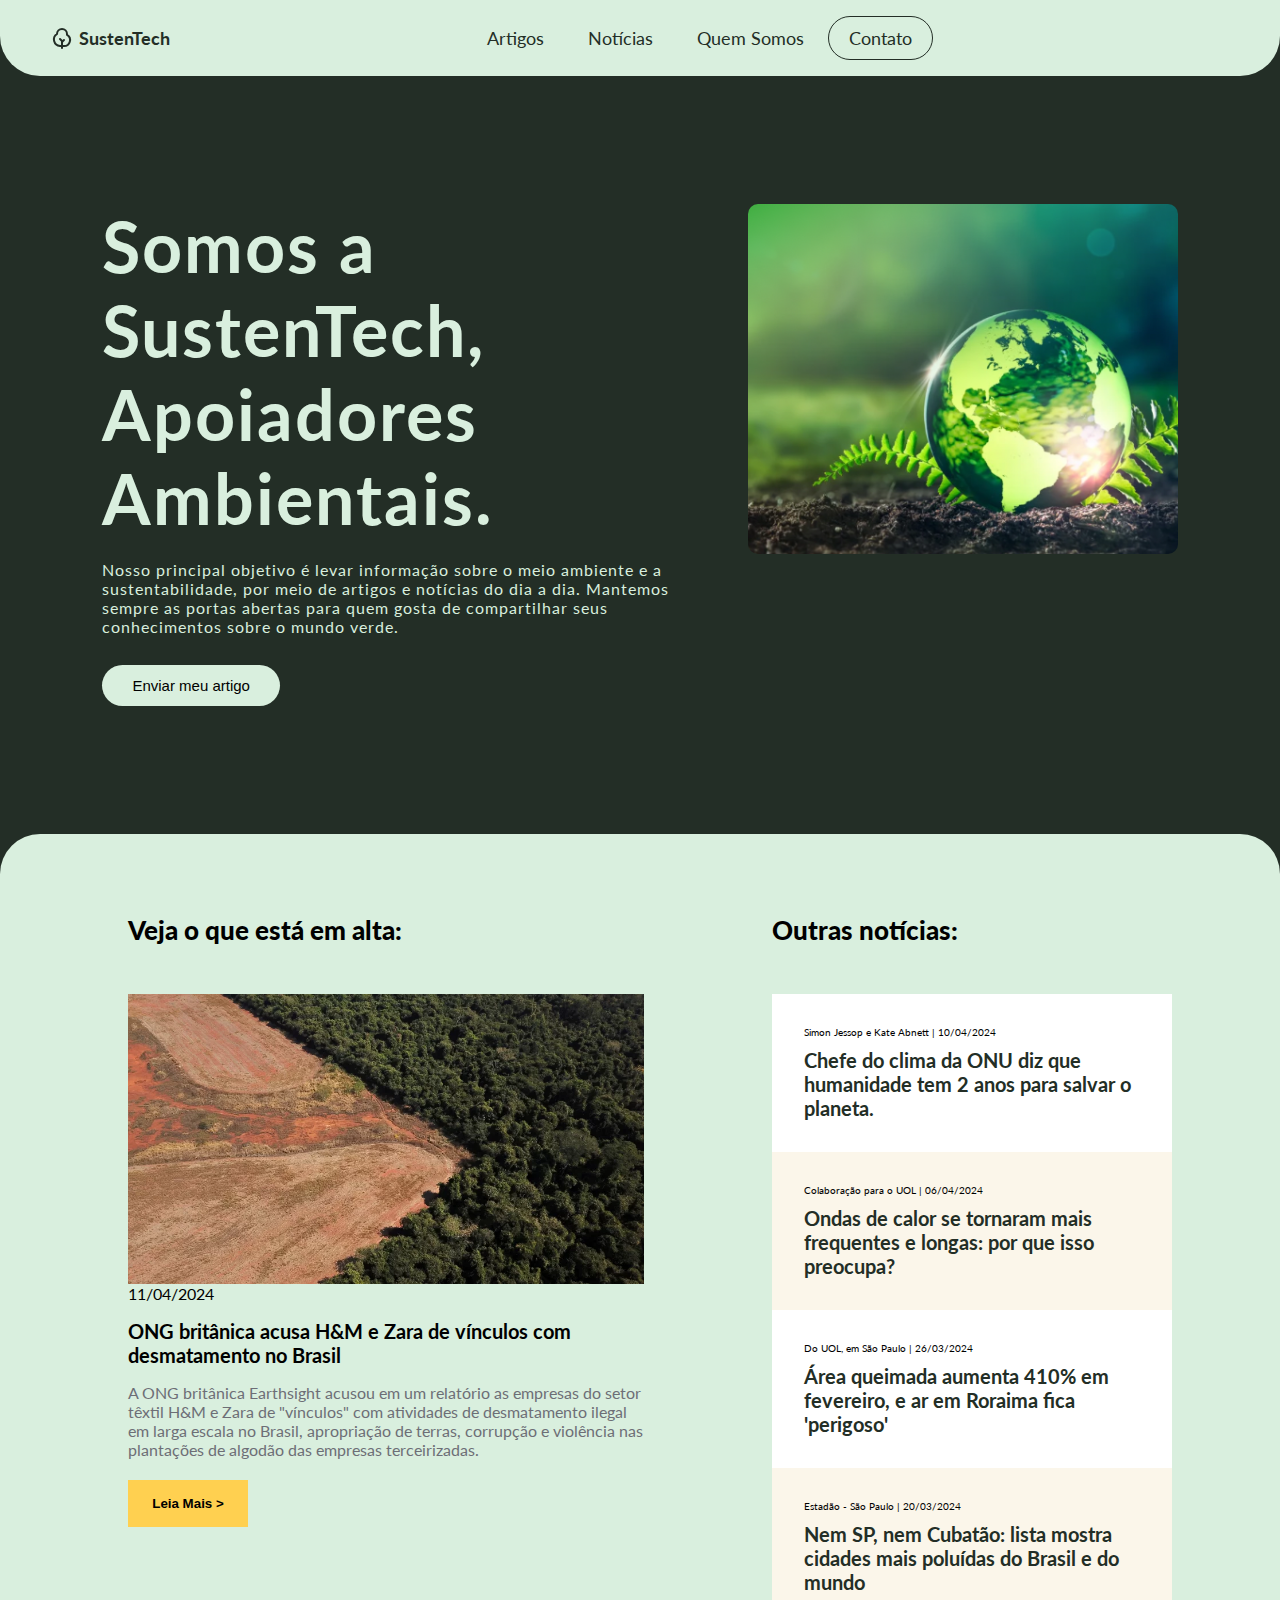
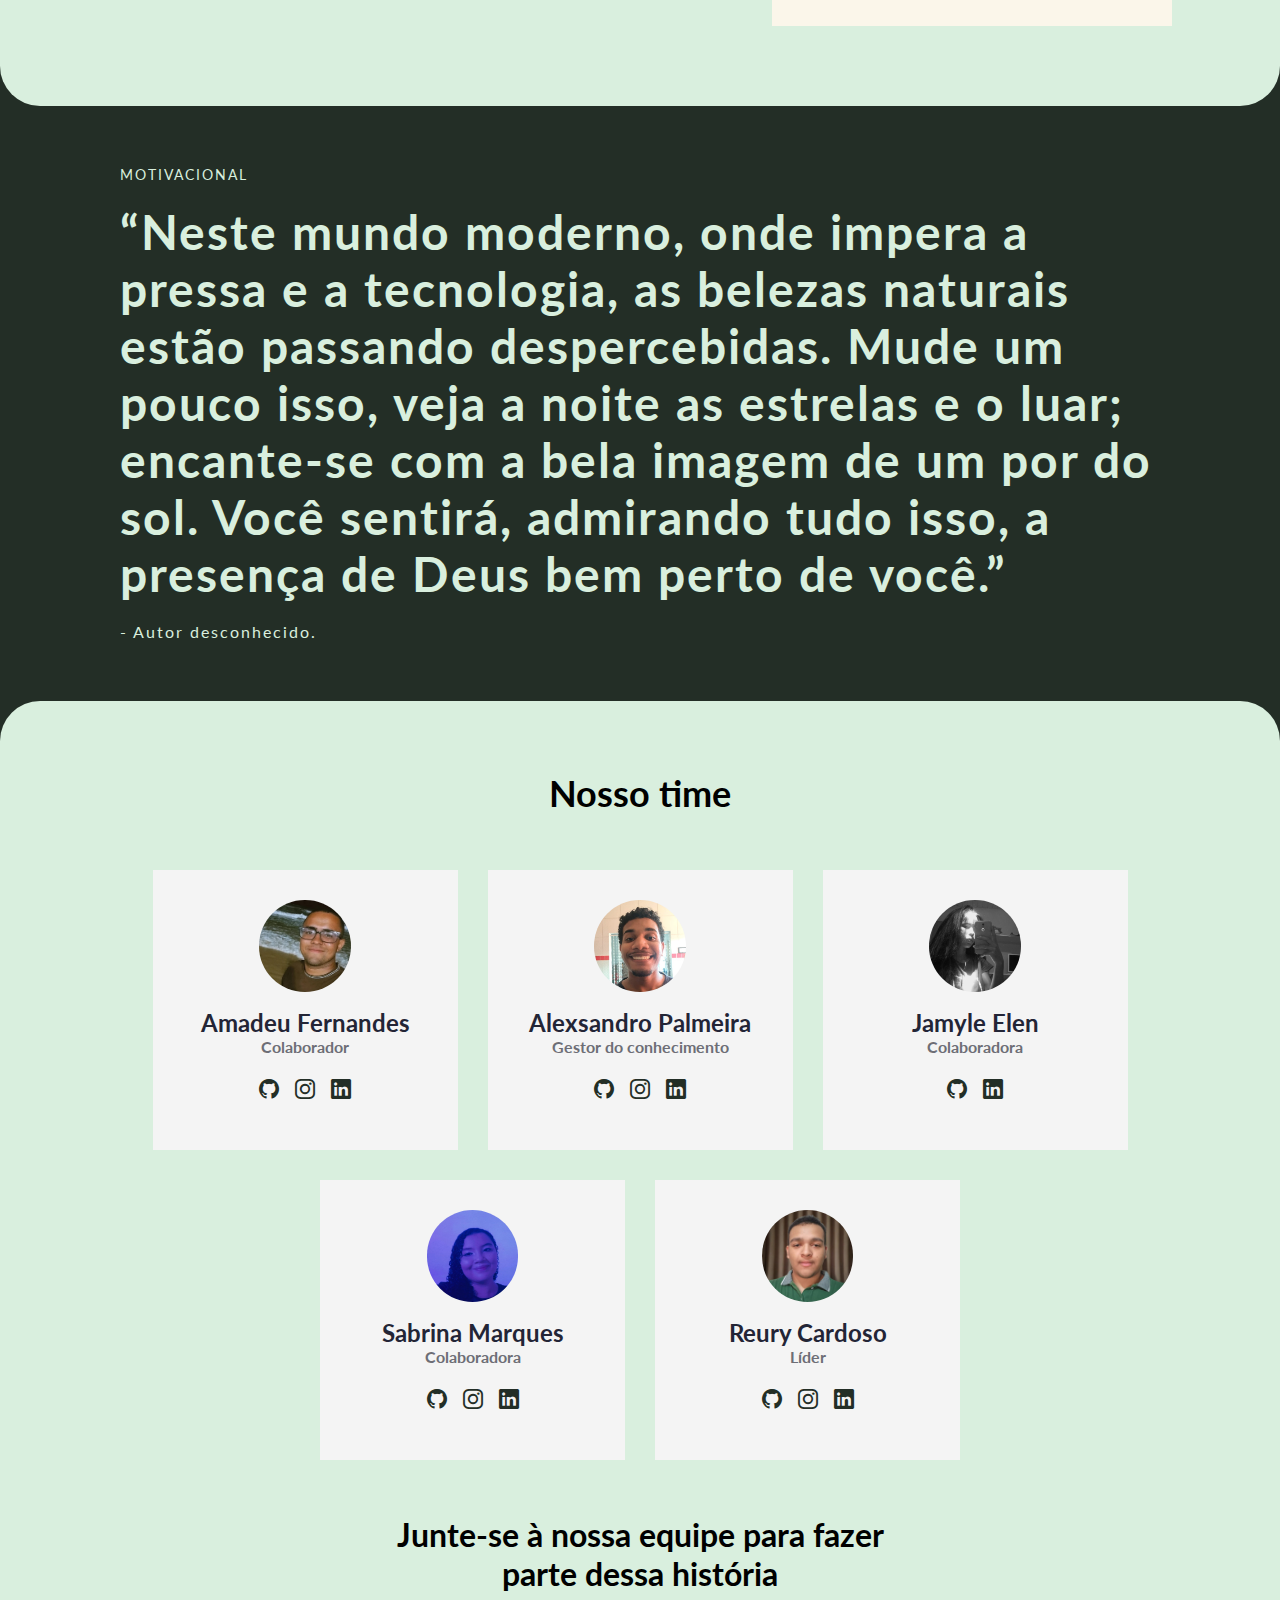
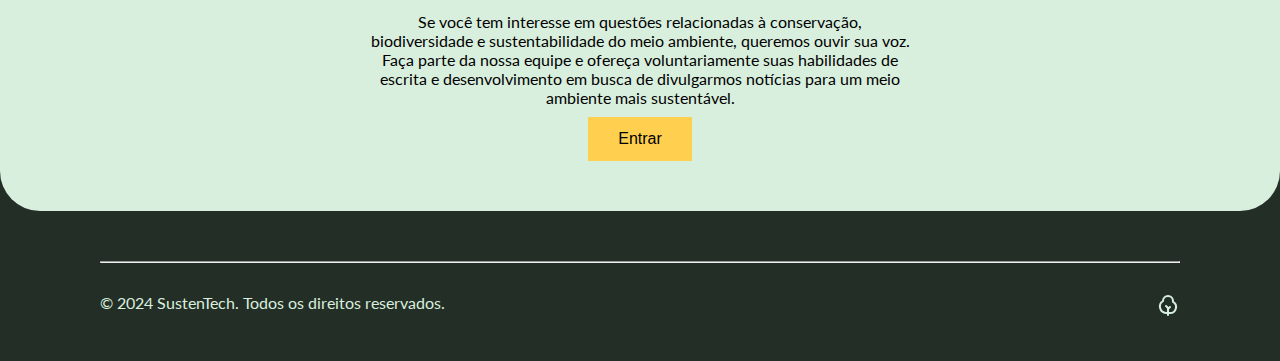
==== commit dcdec65d: "Menu hamburguer navbar" ====
--- a/index.html
+++ b/index.html
@@ -17,12 +17,19 @@
                 <img src="icon.svg" alt="Icon logo">
                 <h1 class="logo-title">SustenTech</h1>
             </div>
-            <ul class="menu">
-                <li><a  class="itensNav" href="page\articles\articles.html">Artigos</a></li>
-                <li><a  class="itensNav" href="https://noticias.uol.com.br/ciencias-e-saude/meio-ambiente/" target="_blank">Notícias</a></li>
-                <li><a  class="itensNav" href="page/about/whoWeAre.html">Quem Somos</a></li>
-                <li id="contact"><a  class="itensNav" href="https://linktr.ee/sustentechnews" target="_blank">Contato</a></li>
-            </ul>
+            <div id="menu">
+                <ul class="menu">
+                    <li><a  class="itensNav" href="page\articles\articles.html">Artigos</a></li>
+                    <li><a  class="itensNav" href="https://noticias.uol.com.br/ciencias-e-saude/meio-ambiente/" target="_blank">Notícias</a></li>
+                    <li><a  class="itensNav" href="page/about/whoWeAre.html">Quem Somos</a></li>
+                    <li id="contact"><a  class="itensNav" href="https://linktr.ee/sustentechnews" target="_blank">Contato</a></li>
+                </ul>
+            </div>
+            <div class="hamburger">
+                <span></span>
+                <span></span>
+                <span></span>
+            </div>
         </nav>
     </header>
 
@@ -186,5 +193,7 @@
             </div>
         </div>
     </footer>
+
+    <script src="page/home/script.js"></script>
 </body>
 </html>--- a/page/home/style.css
+++ b/page/home/style.css
@@ -390,4 +390,4 @@
     justify-content: space-between;
     gap: 30px;
 }
-/* Rodapé principal da pagina* - FIM/+/* Rodapé principal da pagina* - FIM*/--- a/page/home/responsividade.css
+++ b/page/home/responsividade.css
@@ -86,4 +86,51 @@
     .footer-text{
         font-size: 11px;
     }
-}+
+
+/*MENU HAMBURGUER*/
+    #menu {
+        display: none;
+        position: fixed;
+        top: 0;
+        left: 50%;
+        width: 100%;
+        height: 70%;
+        background-color: rgba(0,0,0,0.9);
+        z-index: 1000;
+    }
+
+    .menu {
+        display:flex;
+        flex-direction: column;
+    }
+
+    .itensNav {
+        color: white;
+        padding: 10px;
+        display: block;
+        text-decoration: none;
+    }
+
+    .itensNav:hover {
+        background-color: rgba(255,255,255,0.1);
+    }
+
+    .hamburger {
+        display: block;
+        top: 0;
+        right: 10px;
+        width: 30px;
+        height: 20px;
+        cursor: pointer;
+        z-index: 1001;
+    }
+
+    .hamburger span {
+        display: block;
+        height: 2px;
+        background-color: #232E26;
+        margin: 4px 4px;
+    }
+}
+
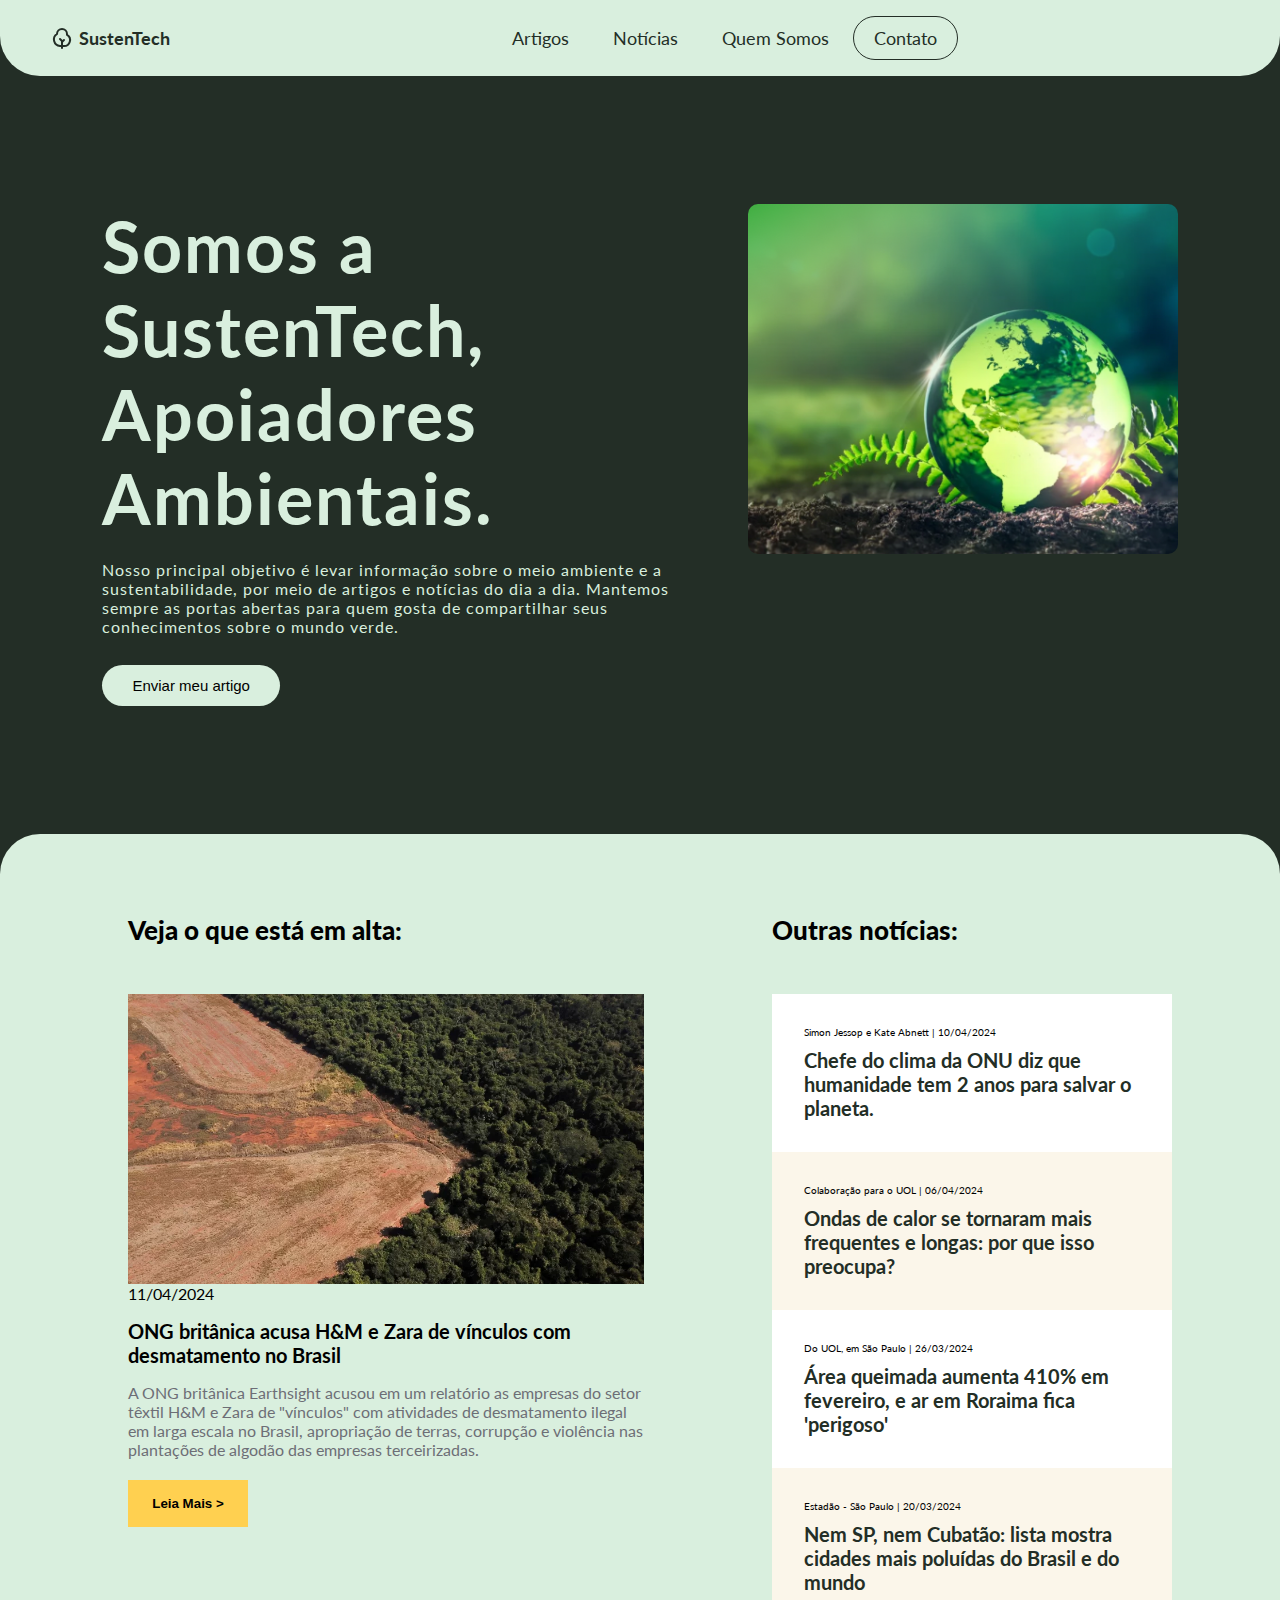
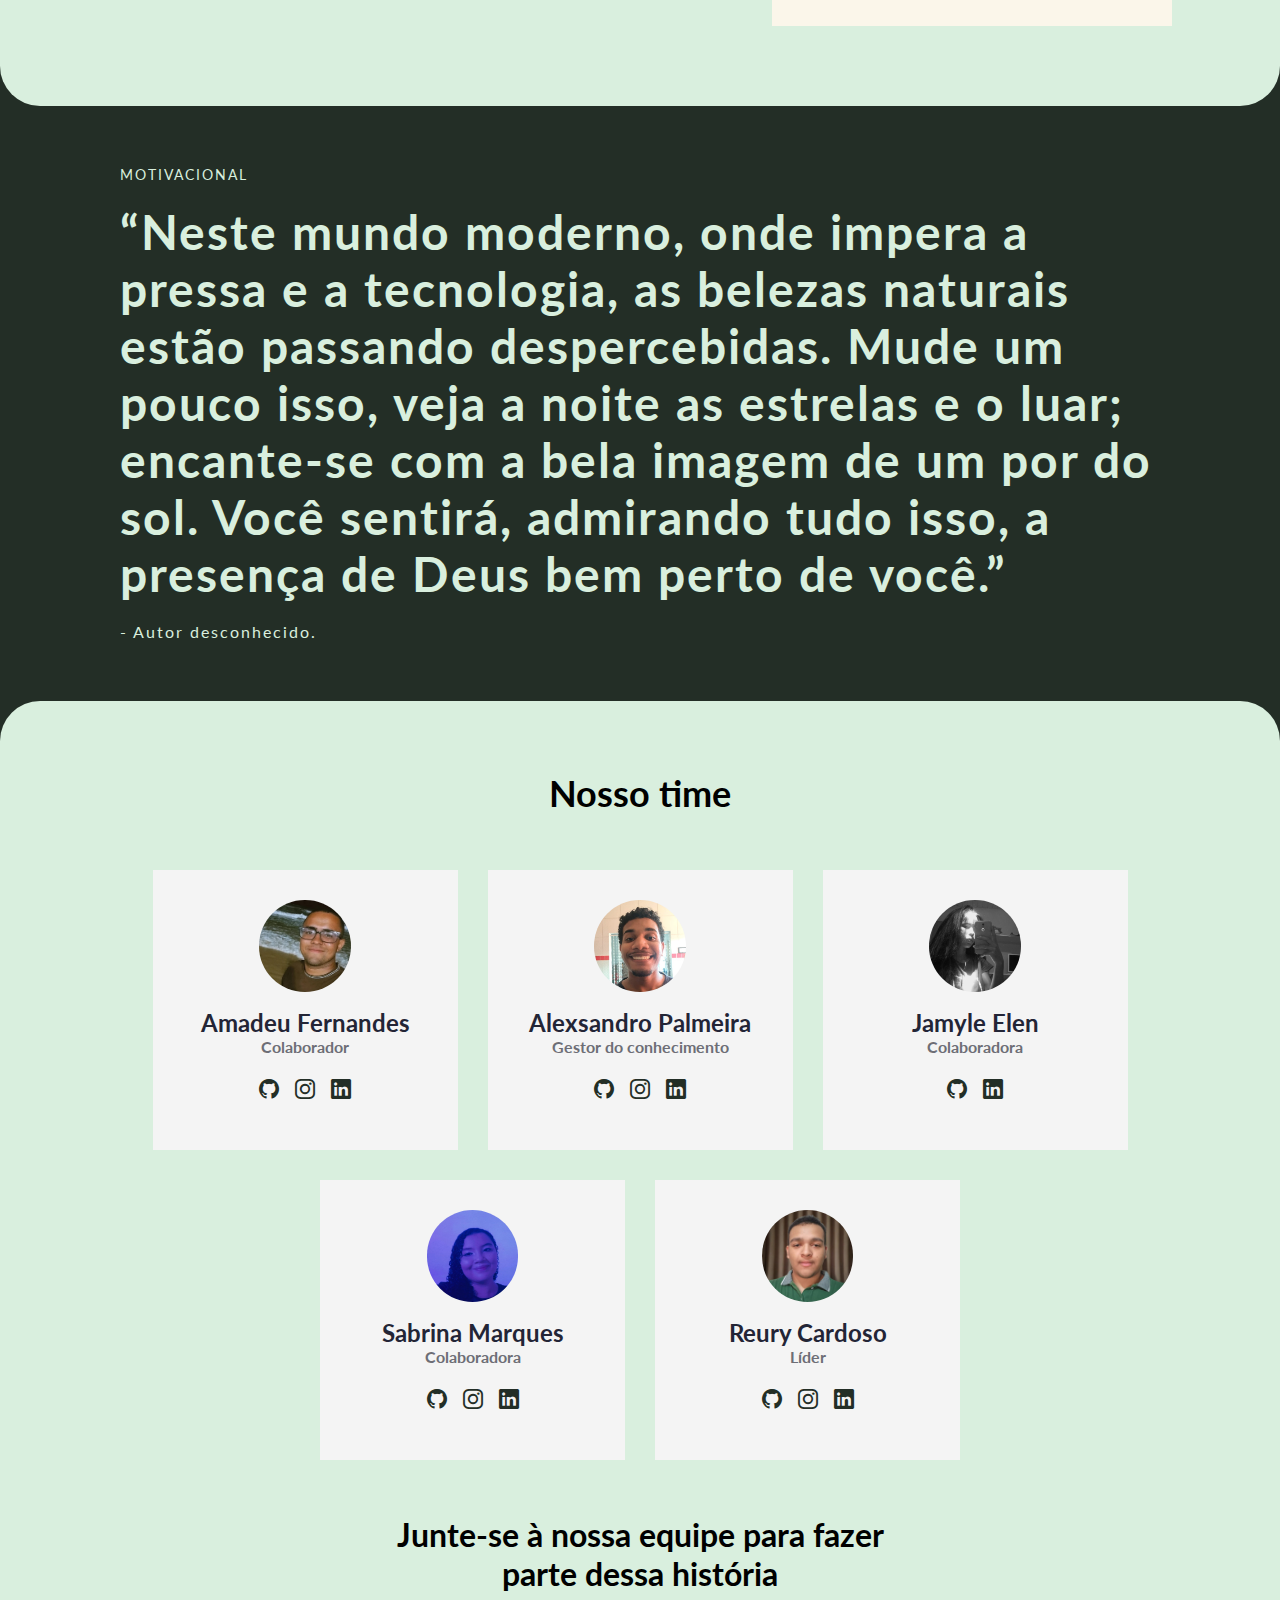
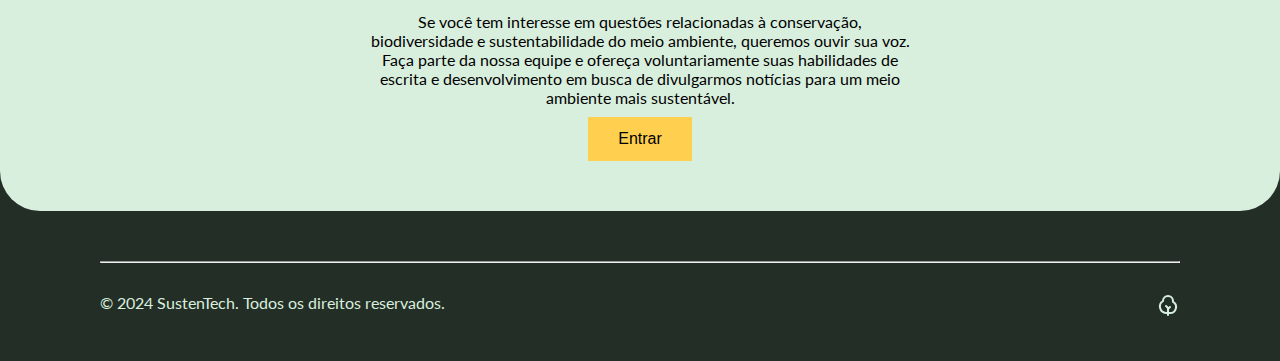
==== commit c7f4ff84: "Atualização do menu hamburguer" ====
--- a/index.html
+++ b/index.html
@@ -38,7 +38,7 @@
             <div id="about">
                 <h1 class="nameSite">Somos a SustenTech, Apoiadores Ambientais.</h1>
                 <h3 class="textPresentation">Nosso principal objetivo é levar informação sobre o meio ambiente e a sustentabilidade, por meio de artigos e notícias do dia a dia. Mantemos sempre as portas abertas para quem gosta de compartilhar seus conhecimentos sobre o mundo verde.</h3>
-                <a href="" target="_blank" id="buttonEnterContact"><button id="enterContact">Enviar meu artigo</button></a>
+                <a href="https://docs.google.com/forms/d/e/1FAIpQLSde64TepAN4mFyM3ztuwX3_ADYsq9lSUkFAEvvoMNL-KlONxQ/viewform?usp=sf_link" target="_blank" id="buttonEnterContact"><button id="enterContact">Enviar meu artigo</button></a>
             </div>
             <div>
                 <img src="page/home/assets/imagemmeioambiente.png" id="imgPresentation">
@@ -117,8 +117,7 @@
                     <div class="socialMedia">
                         <a href="https://github.com/Alexpsf" target="_blank"><i class="bi bi-github"></i></a>
                         <a href="https://www.instagram.com/aleczisses?igsh=MTk2cjNvcGJzYXQ5YQ==" target="_blank"><i class="bi bi-instagram"></i></a>
-                        <a href="https://www.linkedin.com/in/alexsandro-filho-189089264?utm_source=share&utm_campaign=share_via&utm_content=profile&utm_medium=android_app
-                        " target="_blank"><i class="bi bi-linkedin"></i></a>
+                        <a href="https://www.linkedin.com/in/alexsandro-filho-189089264?utm_source=share&utm_campaign=share_via&utm_content=profile&utm_medium=android_app" target="_blank"><i class="bi bi-linkedin"></i></a>
                     </div><!--Redes-sociais-->
                 </div>
 
@@ -174,12 +173,8 @@
                 </div>
             </div>
             <div class="buttonContainer">
-                <button id="buttonToContact">Entrar</button>
+                <button id="buttonToContact"><a class="buttonOtherPage" href="https://docs.google.com/forms/d/e/1FAIpQLSfk-Q-ghiRLuIKKi6F9iHLKiARQT2-PFmZ-972fqZINtd02jw/viewform?usp=sf_link" target="_blank">Entrar</a></button>
             </div>
-        </section>
-
-        <section>
-
         </section>
     </main>
 
--- a/page/home/style.css
+++ b/page/home/style.css
@@ -14,7 +14,6 @@
   align-items: center;
   justify-content: space-between;
   padding-left: 50px;
-  padding-right: 50px;
   border-bottom-left-radius: 40px;
   border-bottom-right-radius: 40px;
 }
@@ -31,6 +30,7 @@
   font-size: large;
   color: #232E26;
   text-decoration: none;
+  width: fit-content;
 }
 
 .itensNav:hover {
@@ -361,7 +361,7 @@
   align-items: center;
 }
 
-button:hover {
+#buttonToContact:hover {
     background-color: #ffd050d0;
 }
 
--- a/page/home/responsividade.css
+++ b/page/home/responsividade.css
@@ -89,13 +89,19 @@
 
 
 /*MENU HAMBURGUER*/
+    nav {
+        padding: 2rem;
+        border-bottom-left-radius: 0;
+        border-bottom-right-radius: 0;
+    }   
+
     #menu {
         display: none;
         position: fixed;
         top: 0;
         left: 50%;
         width: 100%;
-        height: 70%;
+        height: 50%;
         background-color: rgba(0,0,0,0.9);
         z-index: 1000;
     }
